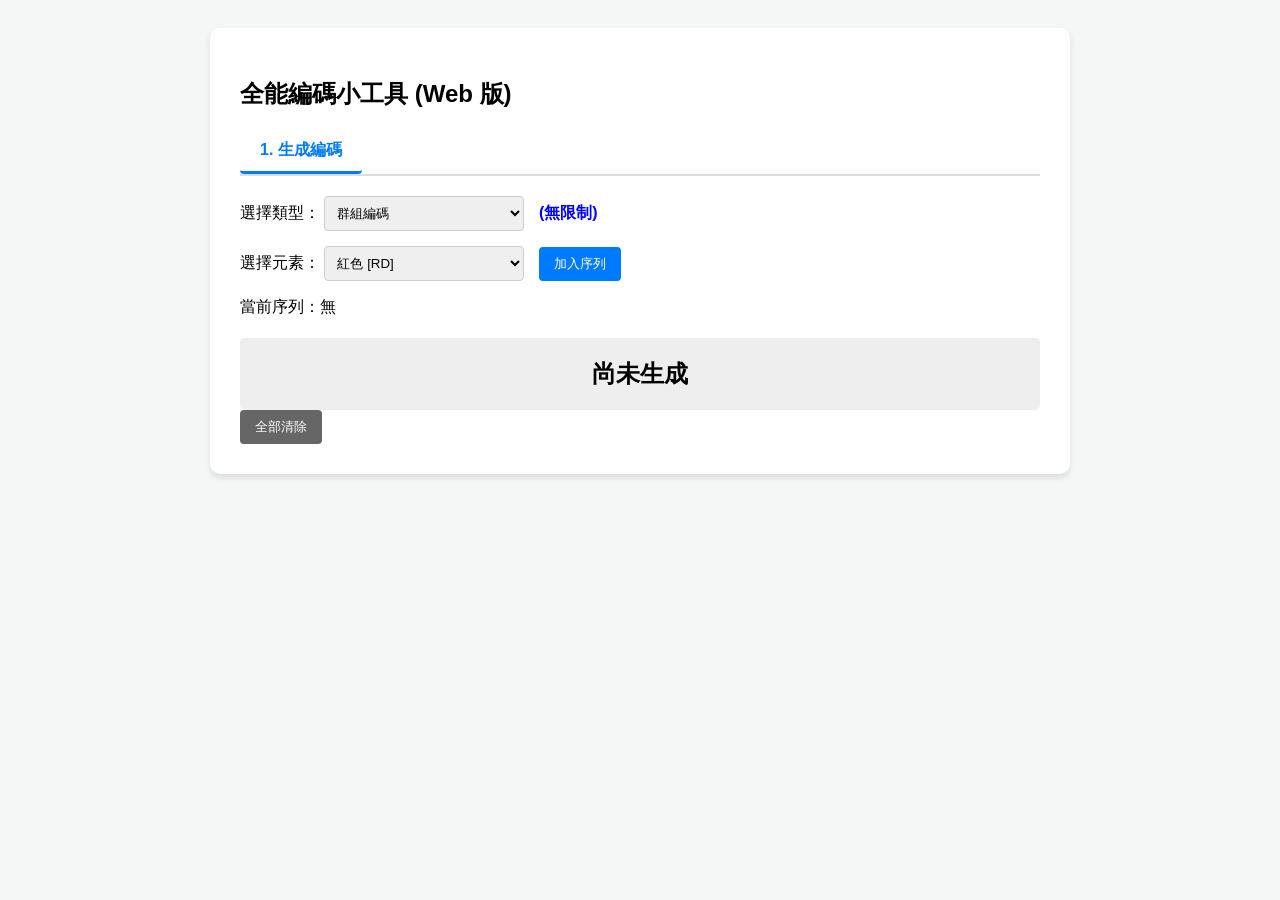
==== index.html @ 21f3ae09 "Add files via upload" ====
<!DOCTYPE html>
<html lang="zh-TW">
<head>
    <meta charset="UTF-8">
    <title>全能編碼小工具 - 網頁版</title>
    <style>
        /* CSS：這裡負責美化介面 */
        body { font-family: sans-serif; background-color: #f4f7f6; padding: 20px; }
        .container { max-width: 800px; margin: auto; background: white; padding: 30px; border-radius: 10px; box-shadow: 0 4px 6px rgba(0,0,0,0.1); }
        .tabs { display: flex; border-bottom: 2px solid #ddd; margin-bottom: 20px; }
        .tab-btn { padding: 10px 20px; cursor: pointer; border: none; background: none; font-size: 16px; }
        .tab-btn.active { border-bottom: 3px solid #007bff; color: #007bff; font-weight: bold; }
        .content { display: none; }
        .content.active { display: block; }
        .input-group { margin-bottom: 15px; }
        input, select { padding: 8px; width: 200px; margin-right: 10px; border: 1px solid #ccc; border-radius: 4px; }
        button { padding: 8px 15px; cursor: pointer; background-color: #007bff; color: white; border: none; border-radius: 4px; }
        button:hover { background-color: #0056b3; }
        .result-box { background: #eee; padding: 20px; font-size: 24px; font-weight: bold; text-align: center; margin-top: 20px; border-radius: 5px; }
        table { width: 100%; border-collapse: collapse; margin-top: 10px; }
        th, td { border: 1px solid #ddd; padding: 8px; text-align: left; }
    </style>
</head>
<body>

<div class="container">
    <h2>全能編碼小工具 (Web 版)</h2>
    
    <div class="tabs">
        <button class="tab-btn active" onclick="showTab('generate')">1. 生成編碼</button>
        <button class="tab-btn" onclick="showTab('elements')">2. 編輯元素</button>
        <button class="tab-btn" onclick="showTab('types')">3. 設定類型</button>
    </div>

    <div id="generate" class="content active">
        <div class="input-group">
            <label>選擇類型：</label>
            <select id="typeSelect" onchange="updateLimitHint()"></select>
            <span id="limitHint" style="color: blue; font-weight: bold;"></span>
        </div>
        <div class="input-group">
            <label>選擇元素：</label>
            <select id="elementSelect"></select>
            <button onclick="addToSequence()">加入序列</button>
        </div>
        <p>當前序列：<span id="sequenceDisplay">無</span></p>
        <div class="result-box" id="resultDisplay">尚未生成</div>
        <button style="background: #666;" onclick="clearSequence()">全部清除</button>
    </div>

    <div id="elements" class="content">
        <h3>管理短碼元素</h3>
        <input type="text" id="elName" placeholder="名稱 (如:紅色)">
        <input type="text" id="elCode" placeholder="短碼 (如:RD)">
        <button onclick="addElement()">儲存</button>
        <table id="elTable">
            <thead><tr><th>名稱</th><th>短碼</th><th>操作</th></tr></thead>
            <tbody></tbody>
        </table>
    </div>

    <div id="types" class="content">
        <h3>管理編碼規則</h3>
        <input type="text" id="typeName" placeholder="類型 (如:SKU)">
        <input type="number" id="typeMax" placeholder="限制數量 (0不限)">
        <button onclick="addType()">新增規則</button>
        <table id="typeTable">
            <thead><tr><th>類型</th><th>限制</th><th>操作</th></tr></thead>
            <tbody></tbody>
        </table>
    </div>
</div>

<script>
    /* JavaScript：大腦區域 */
    
    // 初始化資料（這裡就是你學 C# 時的 ObservableCollection 概念）
    let allElements = [
        { name: "紅色", code: "RD" },
        { name: "大號", code: "L" }
    ];
    let customTypes = [
        { name: "群組編碼", max: 0 },
        { name: "SKU編碼", max: 3 }
    ];
    let currentSequence = [];

    // --- 分頁切換邏輯 ---
    function showTab(tabId) {
        document.querySelectorAll('.content').forEach(c => c.classList.remove('active'));
        document.querySelectorAll('.tab-btn').forEach(b => b.classList.remove('active'));
        document.getElementById(tabId).classList.add('active');
        event.currentTarget.classList.add('active');
    }

    // --- 元素管理邏輯 ---
    function addElement() {
        let name = document.getElementById('elName').value;
        let code = document.getElementById('elCode').value.toUpperCase();
        if(name && code) {
            allElements.push({ name, code });
            renderAll();
            document.getElementById('elName').value = '';
            document.getElementById('elCode').value = '';
        }
    }

    function deleteElement(index) {
        allElements.splice(index, 1);
        renderAll();
    }

    // --- 類型管理邏輯 ---
    function addType() {
        let name = document.getElementById('typeName').value;
        let max = parseInt(document.getElementById('typeMax').value) || 0;
        if(name) {
            customTypes.push({ name, max });
            renderAll();
        }
    }

    // --- 核心生成邏輯 ---
    function addToSequence() {
        let typeIdx = document.getElementById('typeSelect').value;
        let elIdx = document.getElementById('elementSelect').value;
        let selectedType = customTypes[typeIdx];
        let selectedEl = allElements[elIdx];

        if (selectedType.max > 0 && currentSequence.length >= selectedType.max) {
            alert("超過該類型的數量限制！");
            return;
        }

        currentSequence.push(selectedEl.code);
        updateUI();
    }

    function clearSequence() {
        currentSequence = [];
        updateUI();
    }

    function updateUI() {
        document.getElementById('sequenceDisplay').innerText = currentSequence.join(' -> ') || '無';
        document.getElementById('resultDisplay').innerText = currentSequence.join('-') || '尚未生成';
    }

    function updateLimitHint() {
        let idx = document.getElementById('typeSelect').value;
        let t = customTypes[idx];
        document.getElementById('limitHint').innerText = t.max === 0 ? "(無限制)" : `(限 ${t.max} 個)`;
        clearSequence();
    }

    // --- 渲染畫面 (將資料庫的內容畫到 HTML 裡) ---
    function renderAll() {
        // 更新下拉選單
        let elSelect = document.getElementById('elementSelect');
        elSelect.innerHTML = allElements.map((el, i) => `<option value="${i}">${el.name} [${el.code}]</option>`).join('');
        
        let typeSelect = document.getElementById('typeSelect');
        typeSelect.innerHTML = customTypes.map((t, i) => `<option value="${i}">${t.name}</option>`).join('');

        // 更新表格
        document.querySelector('#elTable tbody').innerHTML = allElements.map((el, i) => 
            `<tr><td>${el.name}</td><td>${el.code}</td><td><button onclick="deleteElement(${i})">刪</button></td></tr>`).join('');

        document.querySelector('#typeTable tbody').innerHTML = customTypes.map((t, i) => 
            `<tr><td>${t.name}</td><td>${t.max == 0 ? '不限' : t.max}</td><td><button onclick="customTypes.splice(${i},1);renderAll()">刪</button></td></tr>`).join('');
        
        updateLimitHint();
    }

    // 網頁開啟時先跑一次渲染
    renderAll();
</script>

</body>
</html>
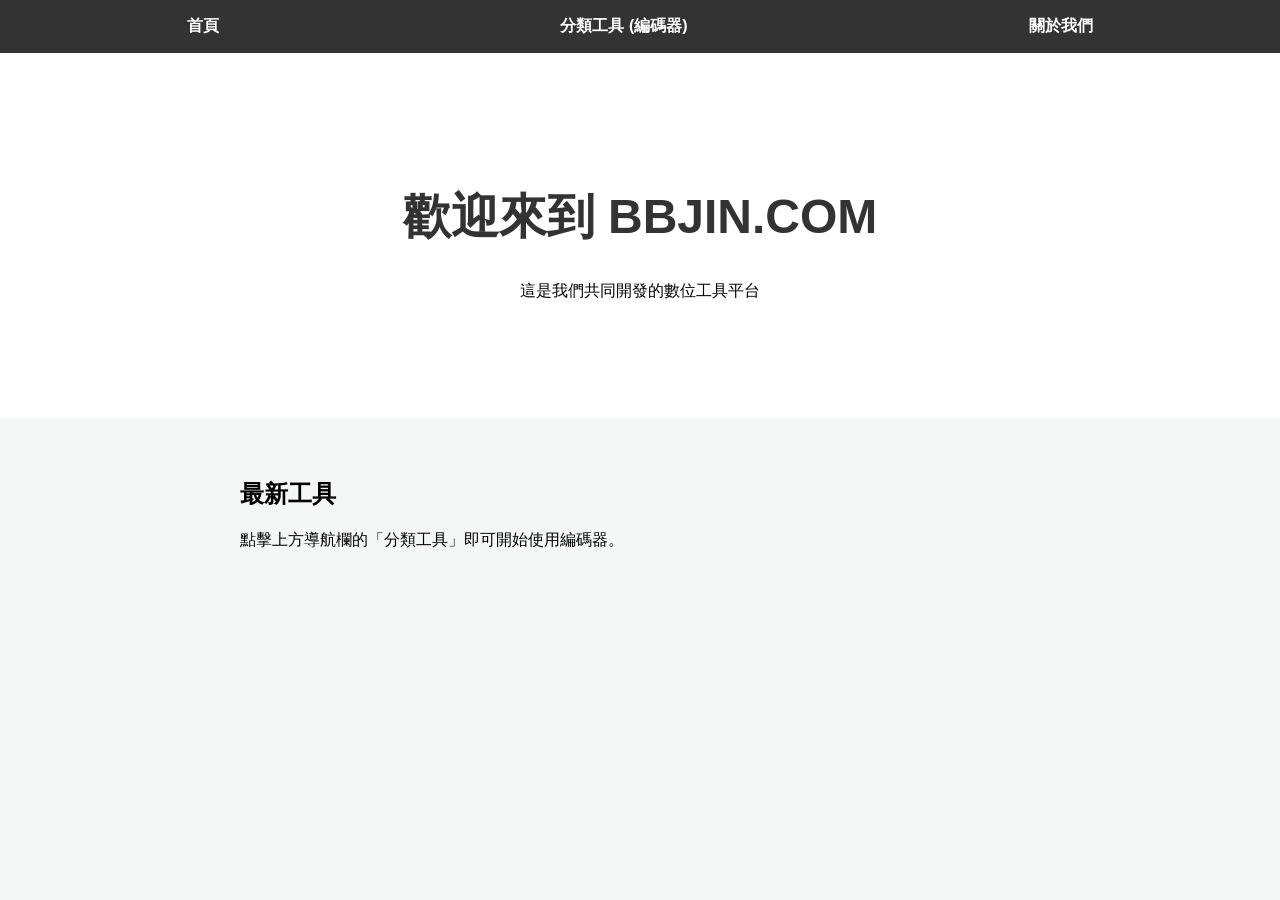
==== commit 1f803292: "Add files via upload" ====
--- a/index.html
+++ b/index.html
@@ -1,180 +1,38 @@
 <!DOCTYPE html>
-<html lang="zh-TW">
+<html lang="zh-Hant">
 <head>
     <meta charset="UTF-8">
-    <title>全能編碼小工具 - 網頁版</title>
+    <meta name="viewport" content="width=device-width, initial-scale=1.0">
+    <title>bbjin.com - 官方首頁</title>
     <style>
-        /* CSS：這裡負責美化介面 */
-        body { font-family: sans-serif; background-color: #f4f7f6; padding: 20px; }
-        .container { max-width: 800px; margin: auto; background: white; padding: 30px; border-radius: 10px; box-shadow: 0 4px 6px rgba(0,0,0,0.1); }
-        .tabs { display: flex; border-bottom: 2px solid #ddd; margin-bottom: 20px; }
-        .tab-btn { padding: 10px 20px; cursor: pointer; border: none; background: none; font-size: 16px; }
-        .tab-btn.active { border-bottom: 3px solid #007bff; color: #007bff; font-weight: bold; }
-        .content { display: none; }
-        .content.active { display: block; }
-        .input-group { margin-bottom: 15px; }
-        input, select { padding: 8px; width: 200px; margin-right: 10px; border: 1px solid #ccc; border-radius: 4px; }
-        button { padding: 8px 15px; cursor: pointer; background-color: #007bff; color: white; border: none; border-radius: 4px; }
-        button:hover { background-color: #0056b3; }
-        .result-box { background: #eee; padding: 20px; font-size: 24px; font-weight: bold; text-align: center; margin-top: 20px; border-radius: 5px; }
-        table { width: 100%; border-collapse: collapse; margin-top: 10px; }
-        th, td { border: 1px solid #ddd; padding: 8px; text-align: left; }
+        body { font-family: Arial, sans-serif; margin: 0; background-color: #f4f7f6; }
+        /* 導航欄樣式 */
+        nav { background: #333; color: white; padding: 1rem; display: flex; justify-content: space-around; }
+        nav a { color: white; text-decoration: none; font-weight: bold; }
+        nav a:hover { color: #007bff; }
+        /* 內容樣式 */
+        .hero { text-align: center; padding: 100px 20px; background: white; }
+        .hero h1 { font-size: 3rem; color: #333; }
+        .container { max-width: 800px; margin: 20px auto; padding: 20px; }
     </style>
 </head>
 <body>
 
-<div class="container">
-    <h2>全能編碼小工具 (Web 版)</h2>
-    
-    <div class="tabs">
-        <button class="tab-btn active" onclick="showTab('generate')">1. 生成編碼</button>
-        <button class="tab-btn" onclick="showTab('elements')">2. 編輯元素</button>
-        <button class="tab-btn" onclick="showTab('types')">3. 設定類型</button>
+    <nav>
+        <a href="index.html">首頁</a>
+        <a href="tools.html">分類工具 (編碼器)</a>
+        <a href="#">關於我們</a>
+    </nav>
+
+    <div class="hero">
+        <h1>歡迎來到 BBJIN.COM</h1>
+        <p>這是我們共同開發的數位工具平台</p>
     </div>
 
-    <div id="generate" class="content active">
-        <div class="input-group">
-            <label>選擇類型：</label>
-            <select id="typeSelect" onchange="updateLimitHint()"></select>
-            <span id="limitHint" style="color: blue; font-weight: bold;"></span>
-        </div>
-        <div class="input-group">
-            <label>選擇元素：</label>
-            <select id="elementSelect"></select>
-            <button onclick="addToSequence()">加入序列</button>
-        </div>
-        <p>當前序列：<span id="sequenceDisplay">無</span></p>
-        <div class="result-box" id="resultDisplay">尚未生成</div>
-        <button style="background: #666;" onclick="clearSequence()">全部清除</button>
+    <div class="container">
+        <h2>最新工具</h2>
+        <p>點擊上方導航欄的「分類工具」即可開始使用編碼器。</p>
     </div>
-
-    <div id="elements" class="content">
-        <h3>管理短碼元素</h3>
-        <input type="text" id="elName" placeholder="名稱 (如:紅色)">
-        <input type="text" id="elCode" placeholder="短碼 (如:RD)">
-        <button onclick="addElement()">儲存</button>
-        <table id="elTable">
-            <thead><tr><th>名稱</th><th>短碼</th><th>操作</th></tr></thead>
-            <tbody></tbody>
-        </table>
-    </div>
-
-    <div id="types" class="content">
-        <h3>管理編碼規則</h3>
-        <input type="text" id="typeName" placeholder="類型 (如:SKU)">
-        <input type="number" id="typeMax" placeholder="限制數量 (0不限)">
-        <button onclick="addType()">新增規則</button>
-        <table id="typeTable">
-            <thead><tr><th>類型</th><th>限制</th><th>操作</th></tr></thead>
-            <tbody></tbody>
-        </table>
-    </div>
-</div>
-
-<script>
-    /* JavaScript：大腦區域 */
-    
-    // 初始化資料（這裡就是你學 C# 時的 ObservableCollection 概念）
-    let allElements = [
-        { name: "紅色", code: "RD" },
-        { name: "大號", code: "L" }
-    ];
-    let customTypes = [
-        { name: "群組編碼", max: 0 },
-        { name: "SKU編碼", max: 3 }
-    ];
-    let currentSequence = [];
-
-    // --- 分頁切換邏輯 ---
-    function showTab(tabId) {
-        document.querySelectorAll('.content').forEach(c => c.classList.remove('active'));
-        document.querySelectorAll('.tab-btn').forEach(b => b.classList.remove('active'));
-        document.getElementById(tabId).classList.add('active');
-        event.currentTarget.classList.add('active');
-    }
-
-    // --- 元素管理邏輯 ---
-    function addElement() {
-        let name = document.getElementById('elName').value;
-        let code = document.getElementById('elCode').value.toUpperCase();
-        if(name && code) {
-            allElements.push({ name, code });
-            renderAll();
-            document.getElementById('elName').value = '';
-            document.getElementById('elCode').value = '';
-        }
-    }
-
-    function deleteElement(index) {
-        allElements.splice(index, 1);
-        renderAll();
-    }
-
-    // --- 類型管理邏輯 ---
-    function addType() {
-        let name = document.getElementById('typeName').value;
-        let max = parseInt(document.getElementById('typeMax').value) || 0;
-        if(name) {
-            customTypes.push({ name, max });
-            renderAll();
-        }
-    }
-
-    // --- 核心生成邏輯 ---
-    function addToSequence() {
-        let typeIdx = document.getElementById('typeSelect').value;
-        let elIdx = document.getElementById('elementSelect').value;
-        let selectedType = customTypes[typeIdx];
-        let selectedEl = allElements[elIdx];
-
-        if (selectedType.max > 0 && currentSequence.length >= selectedType.max) {
-            alert("超過該類型的數量限制！");
-            return;
-        }
-
-        currentSequence.push(selectedEl.code);
-        updateUI();
-    }
-
-    function clearSequence() {
-        currentSequence = [];
-        updateUI();
-    }
-
-    function updateUI() {
-        document.getElementById('sequenceDisplay').innerText = currentSequence.join(' -> ') || '無';
-        document.getElementById('resultDisplay').innerText = currentSequence.join('-') || '尚未生成';
-    }
-
-    function updateLimitHint() {
-        let idx = document.getElementById('typeSelect').value;
-        let t = customTypes[idx];
-        document.getElementById('limitHint').innerText = t.max === 0 ? "(無限制)" : `(限 ${t.max} 個)`;
-        clearSequence();
-    }
-
-    // --- 渲染畫面 (將資料庫的內容畫到 HTML 裡) ---
-    function renderAll() {
-        // 更新下拉選單
-        let elSelect = document.getElementById('elementSelect');
-        elSelect.innerHTML = allElements.map((el, i) => `<option value="${i}">${el.name} [${el.code}]</option>`).join('');
-        
-        let typeSelect = document.getElementById('typeSelect');
-        typeSelect.innerHTML = customTypes.map((t, i) => `<option value="${i}">${t.name}</option>`).join('');
-
-        // 更新表格
-        document.querySelector('#elTable tbody').innerHTML = allElements.map((el, i) => 
-            `<tr><td>${el.name}</td><td>${el.code}</td><td><button onclick="deleteElement(${i})">刪</button></td></tr>`).join('');
-
-        document.querySelector('#typeTable tbody').innerHTML = customTypes.map((t, i) => 
-            `<tr><td>${t.name}</td><td>${t.max == 0 ? '不限' : t.max}</td><td><button onclick="customTypes.splice(${i},1);renderAll()">刪</button></td></tr>`).join('');
-        
-        updateLimitHint();
-    }
-
-    // 網頁開啟時先跑一次渲染
-    renderAll();
-</script>
 
 </body>
 </html>
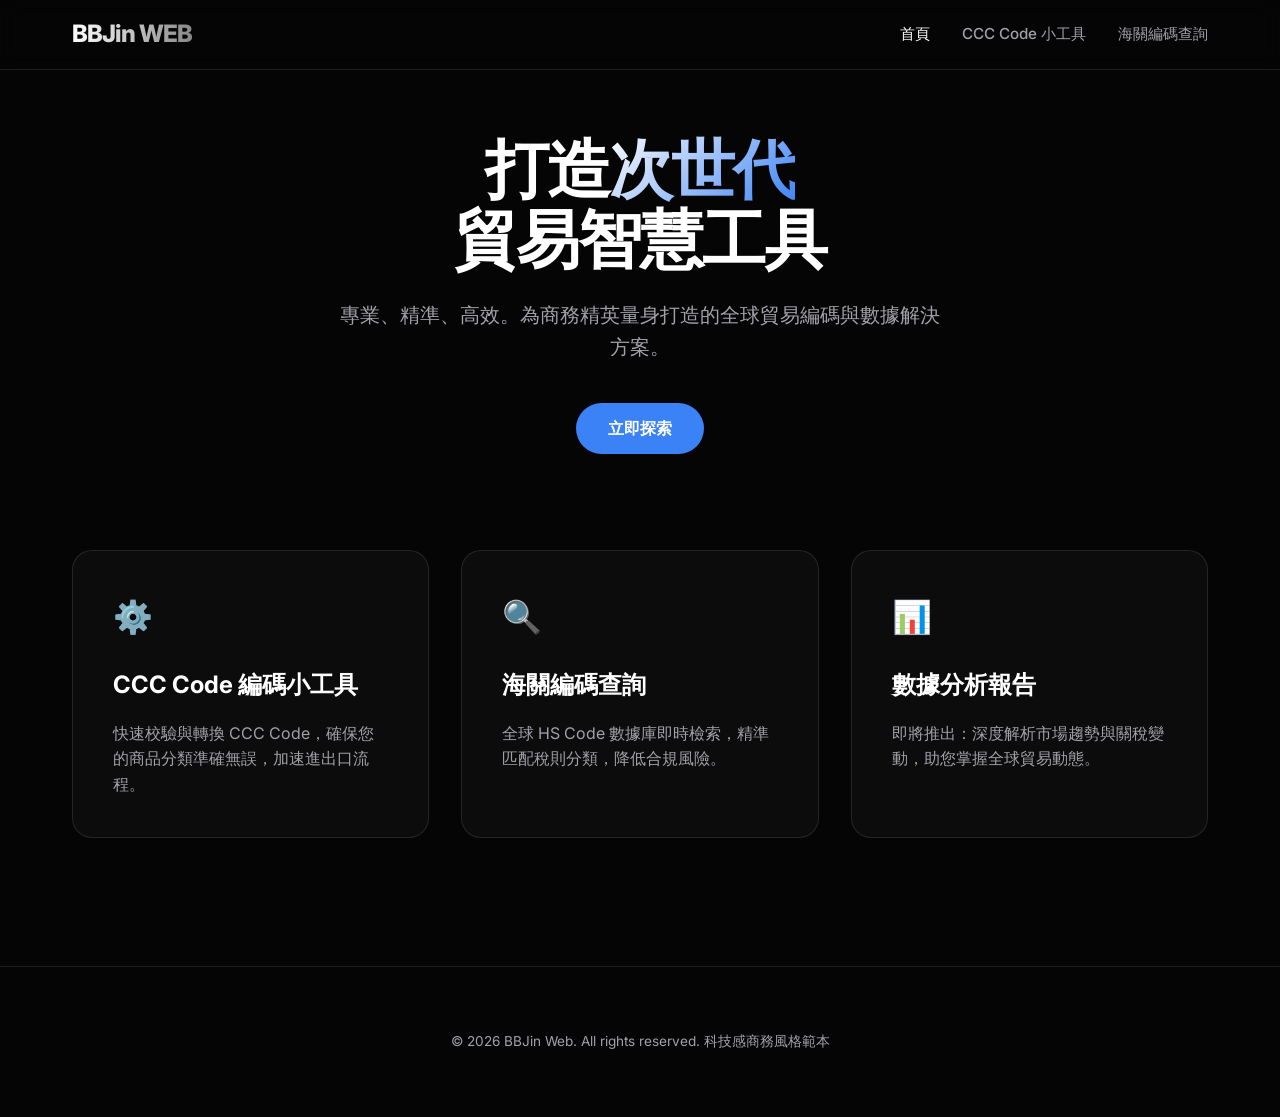
==== commit 693ab082: "feat: 實作科技感商務風格首頁與工具頁面" ====
--- a/index.html
+++ b/index.html
@@ -1,38 +1,56 @@
-<!DOCTYPE html>
-<html lang="zh-Hant">
-<head>
-    <meta charset="UTF-8">
-    <meta name="viewport" content="width=device-width, initial-scale=1.0">
-    <title>bbjin.com - 官方首頁</title>
-    <style>
-        body { font-family: Arial, sans-serif; margin: 0; background-color: #f4f7f6; }
-        /* 導航欄樣式 */
-        nav { background: #333; color: white; padding: 1rem; display: flex; justify-content: space-around; }
-        nav a { color: white; text-decoration: none; font-weight: bold; }
-        nav a:hover { color: #007bff; }
-        /* 內容樣式 */
-        .hero { text-align: center; padding: 100px 20px; background: white; }
-        .hero h1 { font-size: 3rem; color: #333; }
-        .container { max-width: 800px; margin: 20px auto; padding: 20px; }
-    </style>
-</head>
-<body>
-
-    <nav>
-        <a href="index.html">首頁</a>
-        <a href="tools.html">分類工具 (編碼器)</a>
-        <a href="#">關於我們</a>
-    </nav>
-
-    <div class="hero">
-        <h1>歡迎來到 BBJIN.COM</h1>
-        <p>這是我們共同開發的數位工具平台</p>
-    </div>
-
-    <div class="container">
-        <h2>最新工具</h2>
-        <p>點擊上方導航欄的「分類工具」即可開始使用編碼器。</p>
-    </div>
-
-</body>
-</html>+<!DOCTYPE html>
+<html lang="zh-TW">
+<head>
+    <meta charset="UTF-8">
+    <meta name="viewport" content="width=device-width, initial-scale=1.0">
+    <title>BBJin Web - 全球貿易數位化領航者</title>
+    <link rel="stylesheet" href="style.css">
+    <link rel="preconnect" href="https://fonts.googleapis.com">
+    <link rel="preconnect" href="https://fonts.gstatic.com" crossorigin>
+    <link href="https://fonts.googleapis.com/css2?family=Inter:wght@400;500;600;800;900&display=swap" rel="stylesheet">
+</head>
+<body>
+    <nav>
+        <div class="nav-container">
+            <a href="index.html" class="logo">BBJin WEB</a>
+            <div class="nav-links">
+                <a href="index.html" class="active">首頁</a>
+                <a href="tools.html">CCC Code 小工具</a>
+                <a href="hscode.html">海關編碼查詢</a>
+            </div>
+        </div>
+    </nav>
+
+    <main class="container">
+        <section class="hero">
+            <h1>打造<span class="glow-text">次世代</span><br>貿易智慧工具</h1>
+            <p>專業、精準、高效。為商務精英量身打造的全球貿易編碼與數據解決方案。</p>
+            <div class="hero-actions">
+                <a href="#features" class="btn btn-primary">立即探索</a>
+            </div>
+        </section>
+
+        <section id="features" class="grid">
+            <a href="tools.html" class="card">
+                <div class="icon">⚙️</div>
+                <h3>CCC Code 編碼小工具</h3>
+                <p>快速校驗與轉換 CCC Code，確保您的商品分類準確無誤，加速進出口流程。</p>
+            </a>
+            <a href="hscode.html" class="card">
+                <div class="icon">🔍</div>
+                <h3>海關編碼查詢</h3>
+                <p>全球 HS Code 數據庫即時檢索，精準匹配稅則分類，降低合規風險。</p>
+            </a>
+            <div class="card">
+                <div class="icon">📊</div>
+                <h3>數據分析報告</h3>
+                <p>即將推出：深度解析市場趨勢與關稅變動，助您掌握全球貿易動態。</p>
+            </div>
+        </section>
+    </main>
+
+    <footer>
+        <p>&copy; 2026 BBJin Web. All rights reserved. 科技感商務風格範本</p>
+    </footer>
+</body>
+</html>
--- a/style.css
+++ b/style.css
@@ -0,0 +1,259 @@
+:root {
+    --bg-color: #050505;
+    --surface-color: #121212;
+    --card-bg: rgba(255, 255, 255, 0.03);
+    --border-color: rgba(255, 255, 255, 0.1);
+    --primary-color: #3b82f6;
+    --primary-glow: rgba(59, 130, 246, 0.5);
+    --text-primary: #ffffff;
+    --text-secondary: #a1a1aa;
+    --nav-height: 70px;
+    --transition-speed: 0.3s;
+}
+
+* {
+    margin: 0;
+    padding: 0;
+    box-sizing: border-box;
+}
+
+body {
+    font-family: 'Inter', -apple-system, BlinkMacSystemFont, "Segoe UI", Roboto, sans-serif;
+    background-color: var(--bg-color);
+    color: var(--text-primary);
+    line-height: 1.6;
+    overflow-x: hidden;
+}
+
+/* Scrollbar */
+::-webkit-scrollbar {
+    width: 8px;
+}
+::-webkit-scrollbar-track {
+    background: var(--bg-color);
+}
+::-webkit-scrollbar-thumb {
+    background: #333;
+    border-radius: 4px;
+}
+::-webkit-scrollbar-thumb:hover {
+    background: #444;
+}
+
+/* Navigation */
+nav {
+    height: var(--nav-height);
+    background: rgba(5, 5, 5, 0.8);
+    backdrop-filter: blur(10px);
+    border-bottom: 1px solid var(--border-color);
+    position: fixed;
+    top: 0;
+    width: 100%;
+    z-index: 1000;
+    display: flex;
+    justify-content: center;
+    align-items: center;
+}
+
+.nav-container {
+    width: 100%;
+    max-width: 1200px;
+    padding: 0 2rem;
+    display: flex;
+    justify-content: space-between;
+    align-items: center;
+}
+
+.logo {
+    font-size: 1.5rem;
+    font-weight: 800;
+    letter-spacing: -1px;
+    background: linear-gradient(90deg, #fff, #888);
+    -webkit-background-clip: text;
+    -webkit-text-fill-color: transparent;
+    text-decoration: none;
+}
+
+.nav-links {
+    display: flex;
+    gap: 2rem;
+}
+
+.nav-links a {
+    color: var(--text-secondary);
+    text-decoration: none;
+    font-size: 0.95rem;
+    font-weight: 500;
+    transition: var(--transition-speed);
+}
+
+.nav-links a:hover, .nav-links a.active {
+    color: var(--text-primary);
+}
+
+/* Layout */
+.container {
+    max-width: 1200px;
+    margin: 0 auto;
+    padding: calc(var(--nav-height) + 4rem) 2rem 4rem;
+}
+
+/* Hero Section */
+.hero {
+    text-align: center;
+    margin-bottom: 6rem;
+    animation: fadeIn 1s ease-out;
+}
+
+.hero h1 {
+    font-size: 4rem;
+    font-weight: 900;
+    margin-bottom: 1.5rem;
+    letter-spacing: -2px;
+    line-height: 1.1;
+}
+
+.hero p {
+    font-size: 1.25rem;
+    color: var(--text-secondary);
+    max-width: 600px;
+    margin: 0 auto 2.5rem;
+}
+
+.glow-text {
+    background: linear-gradient(135deg, #fff 0%, #3b82f6 100%);
+    -webkit-background-clip: text;
+    -webkit-text-fill-color: transparent;
+}
+
+/* Cards Grid */
+.grid {
+    display: grid;
+    grid-template-columns: repeat(auto-fit, minmax(300px, 1fr));
+    gap: 2rem;
+}
+
+.card {
+    background: var(--card-bg);
+    border: 1px solid var(--border-color);
+    border-radius: 20px;
+    padding: 2.5rem;
+    transition: all 0.4s cubic-bezier(0.175, 0.885, 0.32, 1.275);
+    cursor: pointer;
+    position: relative;
+    overflow: hidden;
+    text-decoration: none;
+    color: inherit;
+    display: block;
+}
+
+.card:hover {
+    transform: translateY(-10px);
+    border-color: var(--primary-color);
+    box-shadow: 0 10px 30px -10px var(--primary-glow);
+}
+
+.card h3 {
+    font-size: 1.5rem;
+    margin-bottom: 1rem;
+    display: flex;
+    align-items: center;
+    gap: 0.75rem;
+}
+
+.card p {
+    color: var(--text-secondary);
+    font-size: 1rem;
+}
+
+.card .icon {
+    font-size: 2rem;
+    margin-bottom: 1.5rem;
+    color: var(--primary-color);
+}
+
+/* Buttons */
+.btn {
+    display: inline-block;
+    padding: 0.8rem 2rem;
+    border-radius: 100px;
+    font-weight: 600;
+    text-decoration: none;
+    transition: var(--transition-speed);
+    cursor: pointer;
+    border: none;
+    font-size: 1rem;
+}
+
+.btn-primary {
+    background: var(--primary-color);
+    color: white;
+}
+
+.btn-primary:hover {
+    box-shadow: 0 0 20px var(--primary-glow);
+    transform: scale(1.05);
+}
+
+/* Tool Sections */
+.tool-container {
+    max-width: 800px;
+    margin: 0 auto;
+    background: var(--surface-color);
+    padding: 3rem;
+    border-radius: 24px;
+    border: 1px solid var(--border-color);
+}
+
+.form-group {
+    margin-bottom: 1.5rem;
+}
+
+label {
+    display: block;
+    margin-bottom: 0.5rem;
+    color: var(--text-secondary);
+    font-size: 0.9rem;
+}
+
+input, select {
+    width: 100%;
+    background: rgba(255, 255, 255, 0.05);
+    border: 1px solid var(--border-color);
+    border-radius: 12px;
+    padding: 1rem;
+    color: white;
+    font-size: 1rem;
+    outline: none;
+    transition: var(--transition-speed);
+}
+
+input:focus {
+    border-color: var(--primary-color);
+    background: rgba(255, 255, 255, 0.08);
+}
+
+.result-area {
+    margin-top: 2rem;
+    padding: 1.5rem;
+    background: rgba(0, 0, 0, 0.3);
+    border-radius: 12px;
+    border: 1px dashed var(--border-color);
+    min-height: 100px;
+}
+
+/* Animations */
+@keyframes fadeIn {
+    from { opacity: 0; transform: translateY(20px); }
+    to { opacity: 1; transform: translateY(0); }
+}
+
+/* Footer */
+footer {
+    text-align: center;
+    padding: 4rem 2rem;
+    color: var(--text-secondary);
+    font-size: 0.85rem;
+    border-top: 1px solid var(--border-color);
+    margin-top: 4rem;
+}
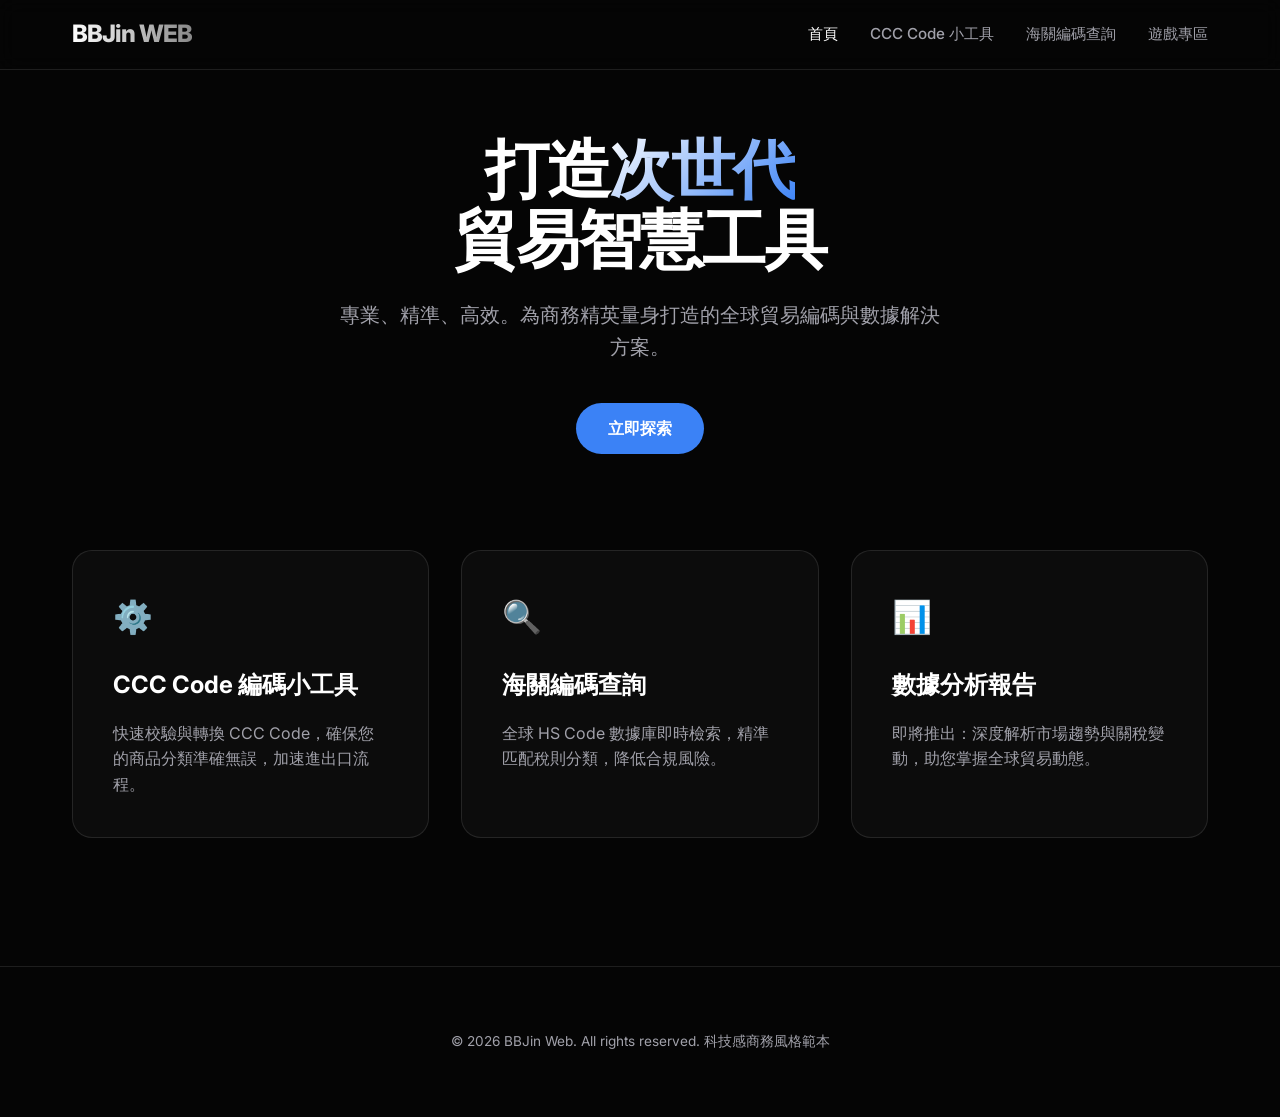
==== commit 21dc3ea5: "feat: 整合多人博弈遊戲 Pandora's Arcade 並更新導覽列" ====
--- a/index.html
+++ b/index.html
@@ -17,6 +17,7 @@
                 <a href="index.html" class="active">首頁</a>
                 <a href="tools.html">CCC Code 小工具</a>
                 <a href="hscode.html">海關編碼查詢</a>
+                <a href="game.html">遊戲專區</a>
             </div>
         </div>
     </nav>
